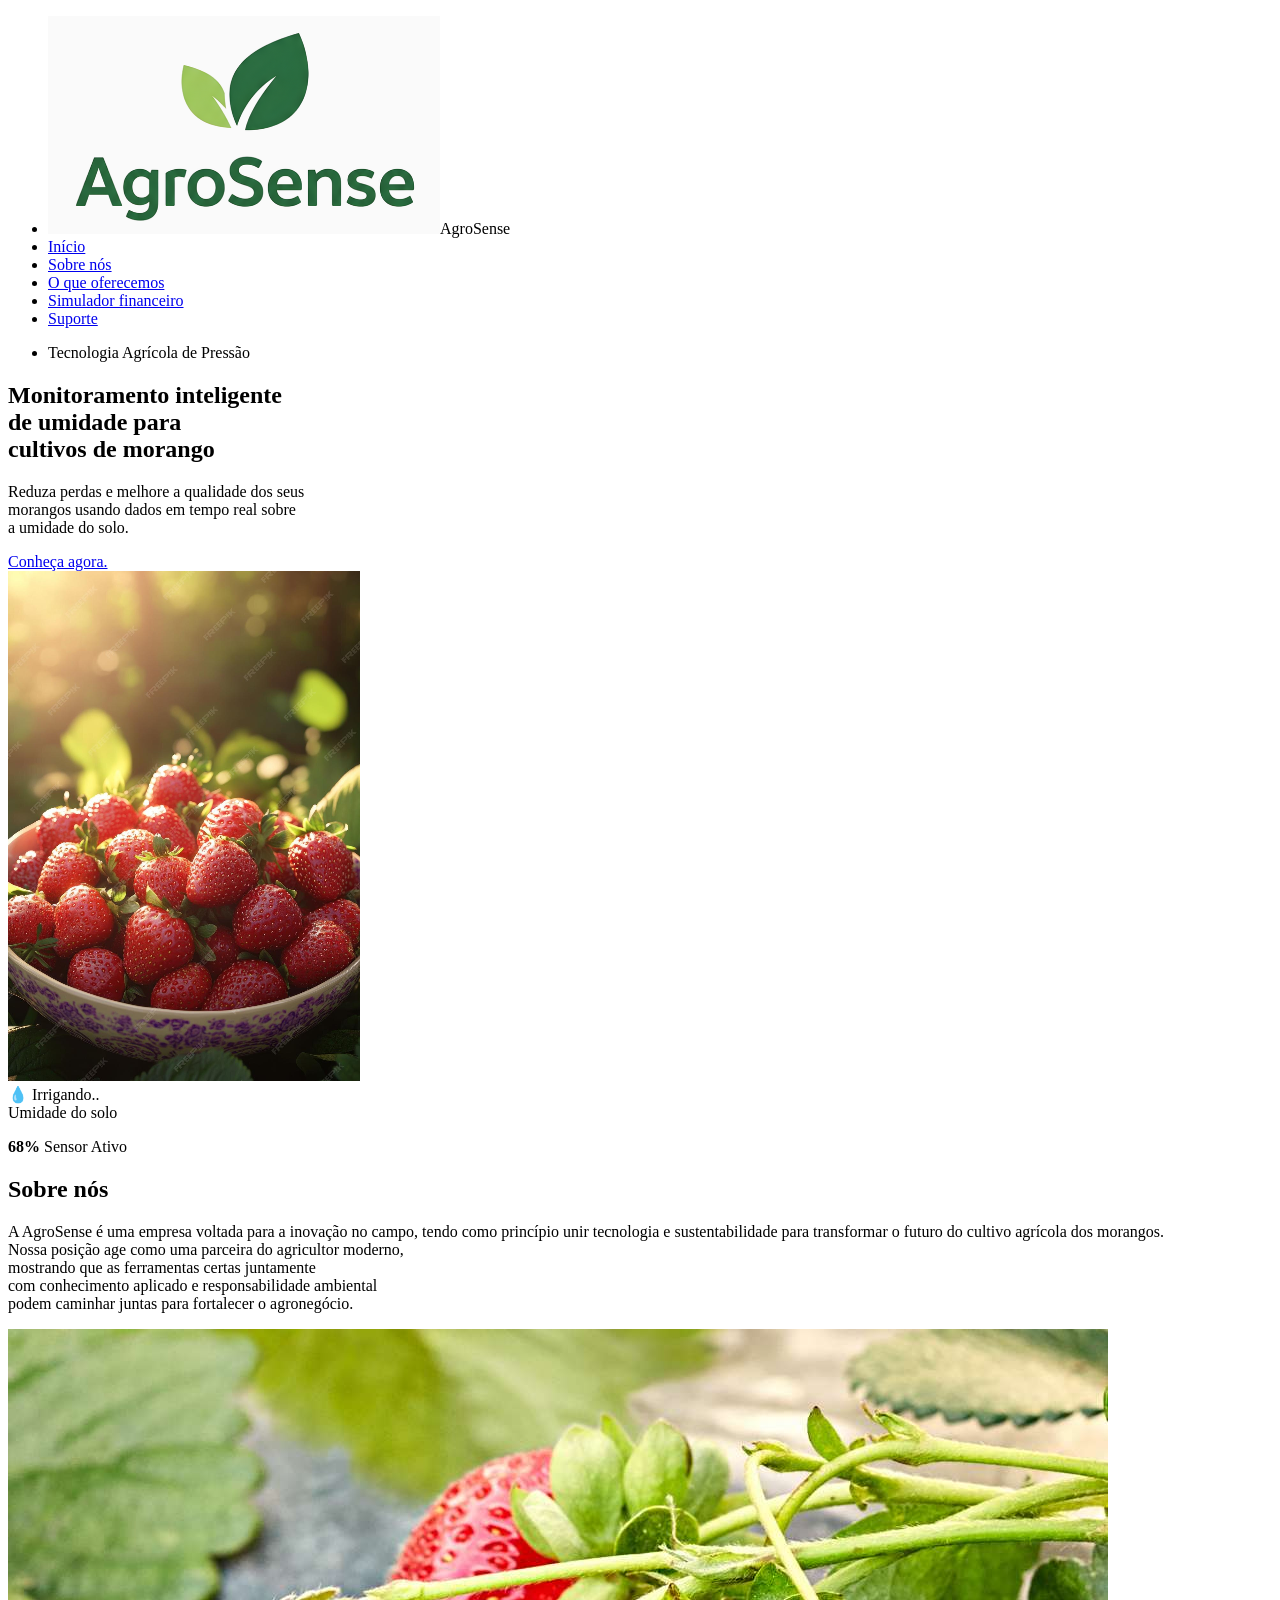
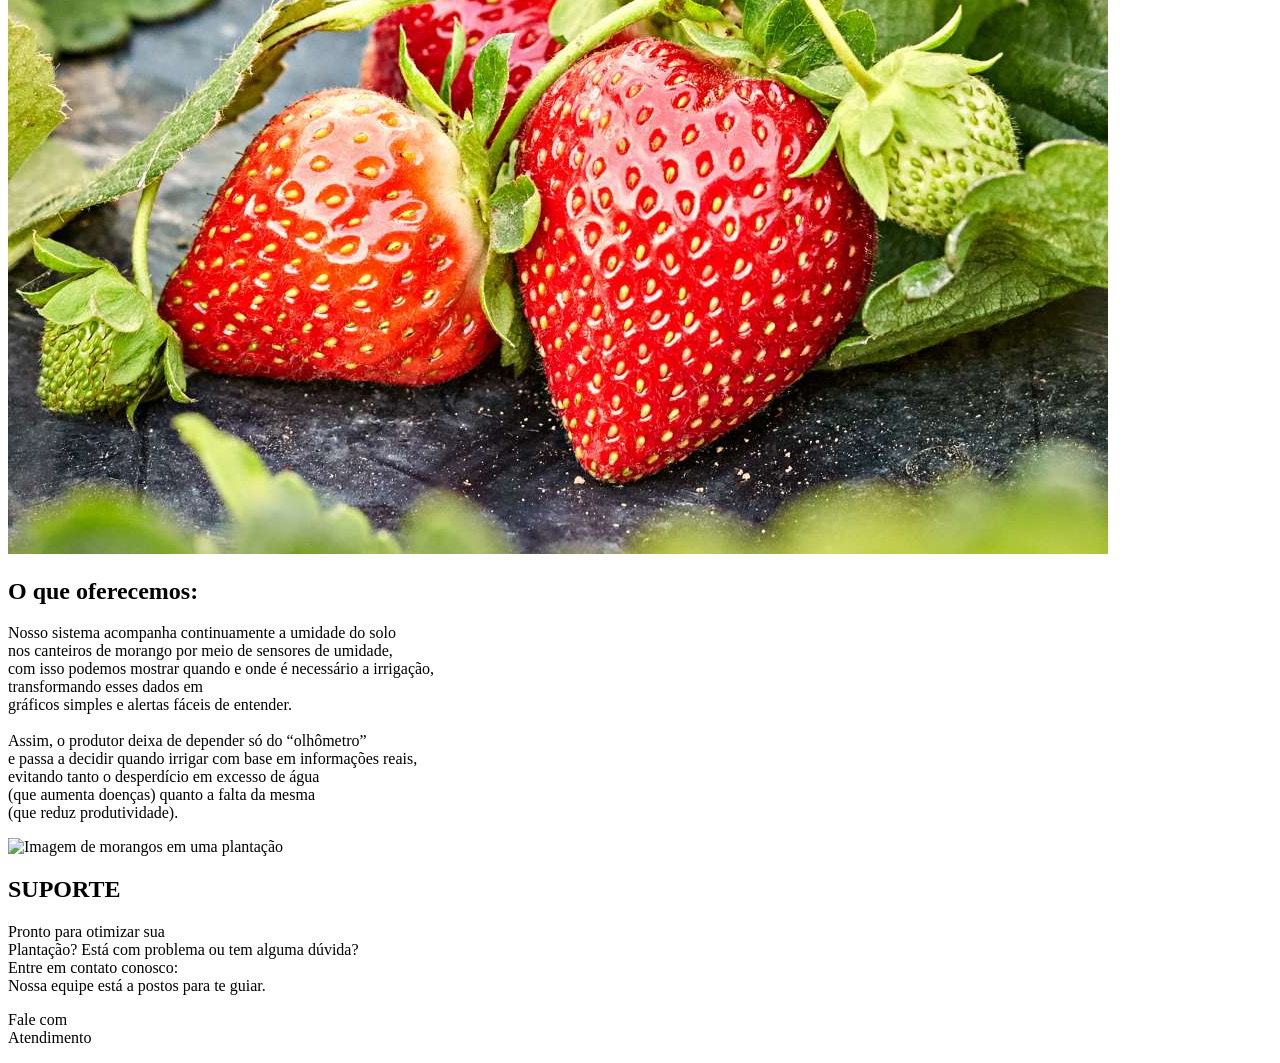
==== view/index.html @ bed6b73f "juncao de tudo" ====
<!DOCTYPE html>
<html lang="en">

<head>
    <meta charset="UTF-8">
    <meta name="viewport" content="width=device-width, initial-scale=1.0">
    <link rel="stylesheet" href="style.css">
    <link rel="stylesheet" href="simuladorFinanceiro.html">
    <title>AgroSense</title>
</head>

<body>
    <section class="pagina inicial">
        <!--Header para tudo que vai no topo da pagina (barra de navegação) -->
        <header>
            <!--Barra de navegação no topo da pagina -->
            <nav class="barra">
                <ul class="topicos-barra">
                    <li class="logo-menu"> <img src="./imgs/logoAgroSense.png" alt="" class="logoAgroSense">AgroSense
                    </li>

                    <li><a href="#">Início</a> </li>
                    <li><a href="#SobreNos">Sobre nós</a> </li>
                    <li><a href="#oferecimento">O que oferecemos</a> </li>
                    <li><a href="simuladorFinanceiro.html" target="_blank">Simulador financeiro</a> </li>
                    <li><a href="#suporte">Suporte</a> </li>
                </ul>
            </nav>

        </header>

        <!--Main para todos os conteudos principais (os que estão no centro da pagina) -->
        <main class="main-inicio">
            <div class="conteudo-texto">
                <ul class="paragrafo-marcado">
                    <li>Tecnologia Agrícola de Pressão</li>
                </ul>
                <div class="Titulos">
                    <h1 class="titulo colorido1">Monitoramento inteligente <br>de umidade  para <br> <span
                            class="titulo colorido2">cultivos de morango</span></h1>
                </div>
                <p>Reduza perdas e melhore a qualidade dos seus <br> morangos usando dados em tempo real sobre <br> a
                    umidade do solo.</p>
                <div class="botaoinicial">
                <a href="#" class="btn_conhecaAgora"> Conheça agora.</a>
            </div>
            </div>
            <div class="conteudo-imagem">
                <div class="div_imagemInicio">
                    <img src="./imgs/imagemMorangos.png" alt="Imagem de morangos em um pote em uma plantação"
                        class="imagemInicio">
                </div>
                <div class="caixaIrrigando">
                    <span class="irrigando"> 💧 Irrigando..</span>
                </div>
                <div class="caixaUmidade">
                    <span class="tituloUmidade">Umidade do solo</span>
                    <p> <b>68%</b> <span class="caixaSensorAtivo">Sensor Ativo</span></p>
                    <div class="barraSensor"></div>

                </div>
            </div>


        </main>

        <!-- Footer para todos os conteudos que vão no rodapé da pagina -->
        <footer>


        </footer>
    </section>
     <section id="SobreNos" class="pagina sobrenos">
    <main class="main-SobreNos">
      <div class="conteudoSobreNos">
       <div><h1 class="tituloSobreNos">Sobre nós</h1></div>
        <div><p class="paragrafoSobreNos">A AgroSense é uma empresa voltada para a inovação no campo,
          tendo como princípio unir tecnologia e sustentabilidade
           para transformar o futuro do cultivo agrícola dos morangos. <br>
          Nossa posição age como uma parceira do agricultor moderno,<br>
          mostrando que as ferramentas certas juntamente <br>
          com conhecimento aplicado e responsabilidade ambiental<br>  
          podem caminhar juntas para fortalecer o agronegócio.</p>
      </div></div>
      <div>
        <img src="./imgs/morangoSobreNos.jpg" alt="Imagem de morangos em uma plantação" class="imagemSobreNos">
      </div>
    </main>
    </section>
    <section id="oferecimento" class="pagina ofereceminto">
        <main class="main-oferecimento">

            <div class="conteudoOferecimento">
                <div class="div_tituloOferecemos">
                    <h1 class="titulo-oferecimento">O que oferecemos: </h1>
                </div>
                <div>
                    <p class="paragrafoOferecemos">Nosso sistema acompanha continuamente a umidade do solo<br>
                        nos canteiros de morango por meio de sensores de umidade,<br>
                        com isso podemos mostrar quando e onde é necessário a irrigação,<br>
                        transformando esses dados em <br>
                        gráficos simples e alertas fáceis de entender.<br><br>
                        

                        Assim, o produtor deixa de depender só do “olhômetro” <br>
                        e passa a decidir quando irrigar com base em informações reais,<br>
                        evitando tanto o desperdício em excesso de água  <br>
                        (que aumenta doenças) quanto a falta da mesma  <br>
                        (que reduz produtividade). <br>
                </div>
            </div>
            <div class="div_imagemOferecimento">
                <img src="./imgs/Sensorimagem.png" alt="Imagem de morangos em uma plantação"
                    class="imagemOferecimento">
            </div>

            </div>
        </main>

    </section>
    <section id="suporte" class="pagina ">
        <main class="main-suporte">

            <div class="conteudoSuporte">
                <div class="div_titulosuporte">
                    <h1 class="titulo-Suporte" >SUPORTE</h1>
                </div>
                <div class="card">
                    <p class="paragrafoSuporte">Pronto para otimizar sua <br>
                        <span class="palavraSeparada">Plantação?</span>
                        <span class="texto_complementar_suporte">Está com problema ou tem alguma dúvida? <br>
                                                                 Entre em contato conosco:<br>
                                                                Nossa equipe está a postos para te guiar.</span>
                        <br>
                </div>
                <div class="ajuda"><p class="textoAjuda">Fale com <br>
                                      Atendimento</p></div>
            </div>
            </div>
        
                   
        </main>

    </section>
</body>

</html>
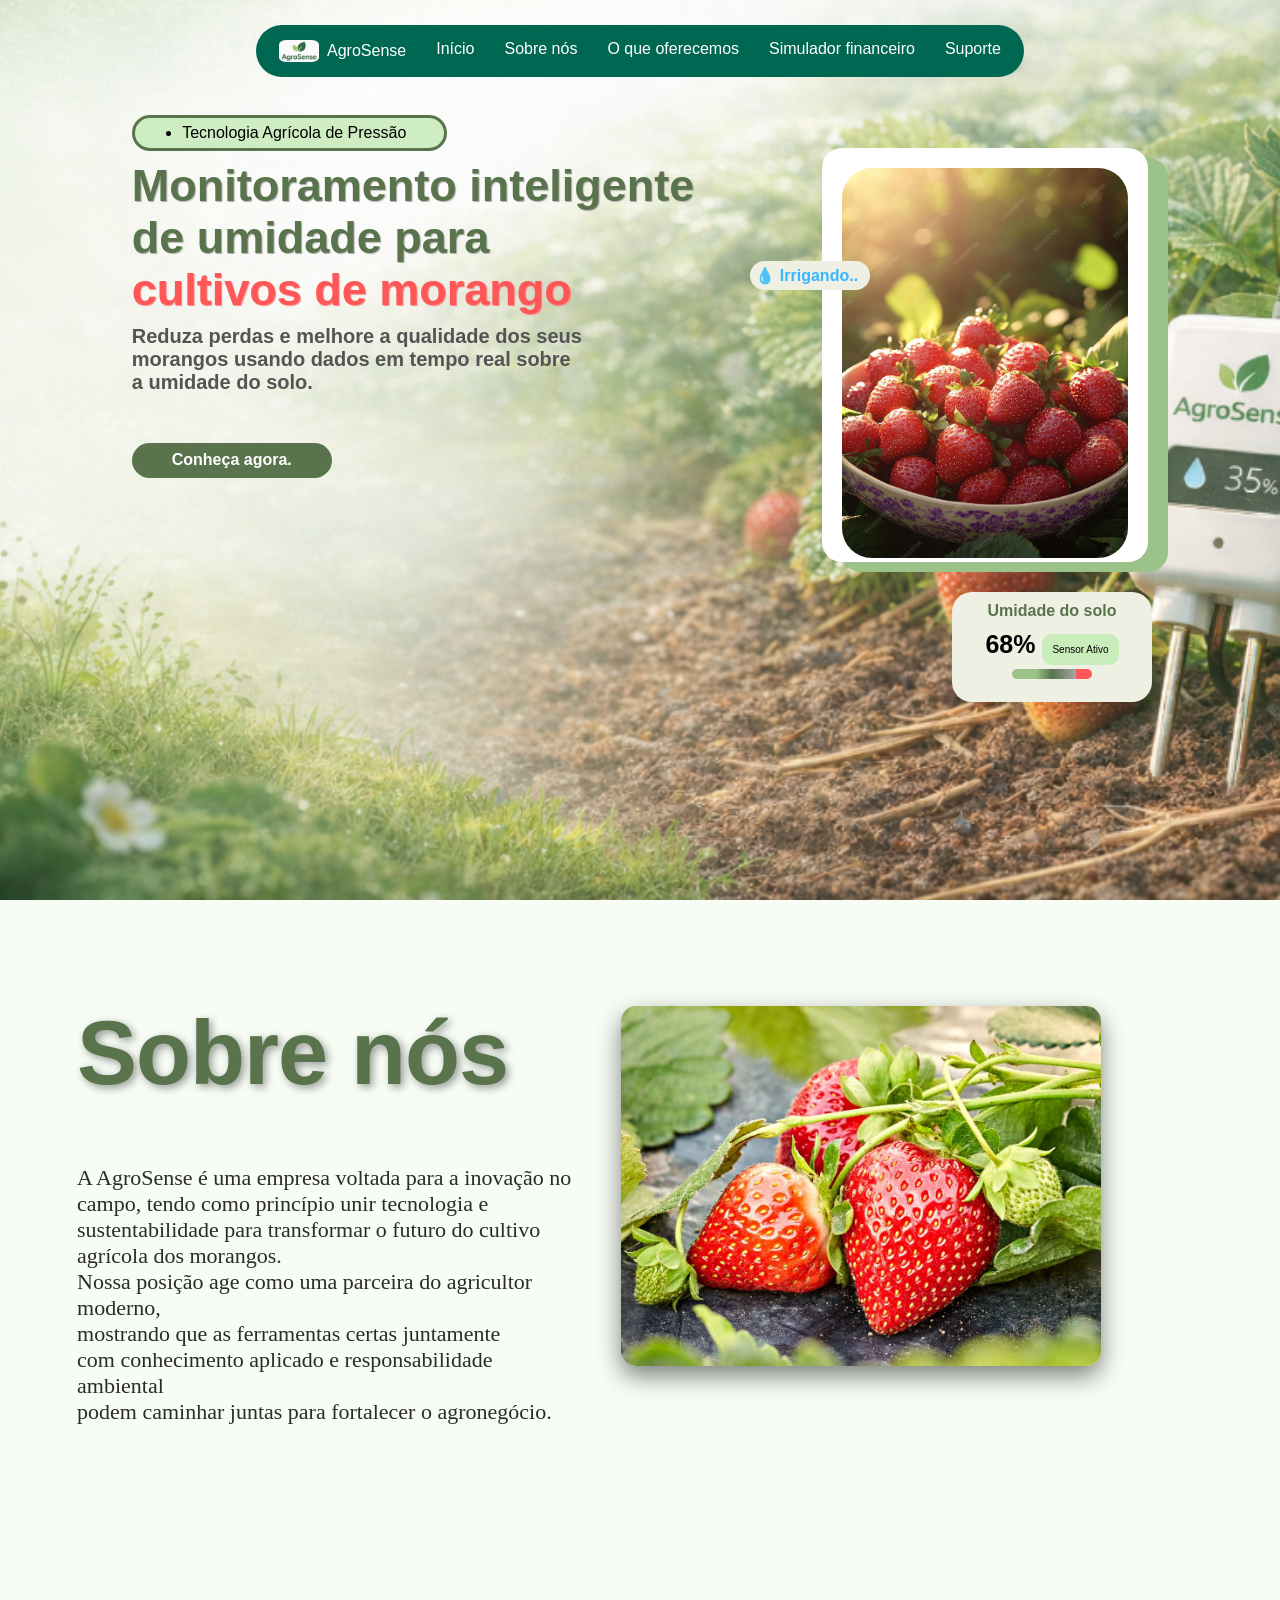
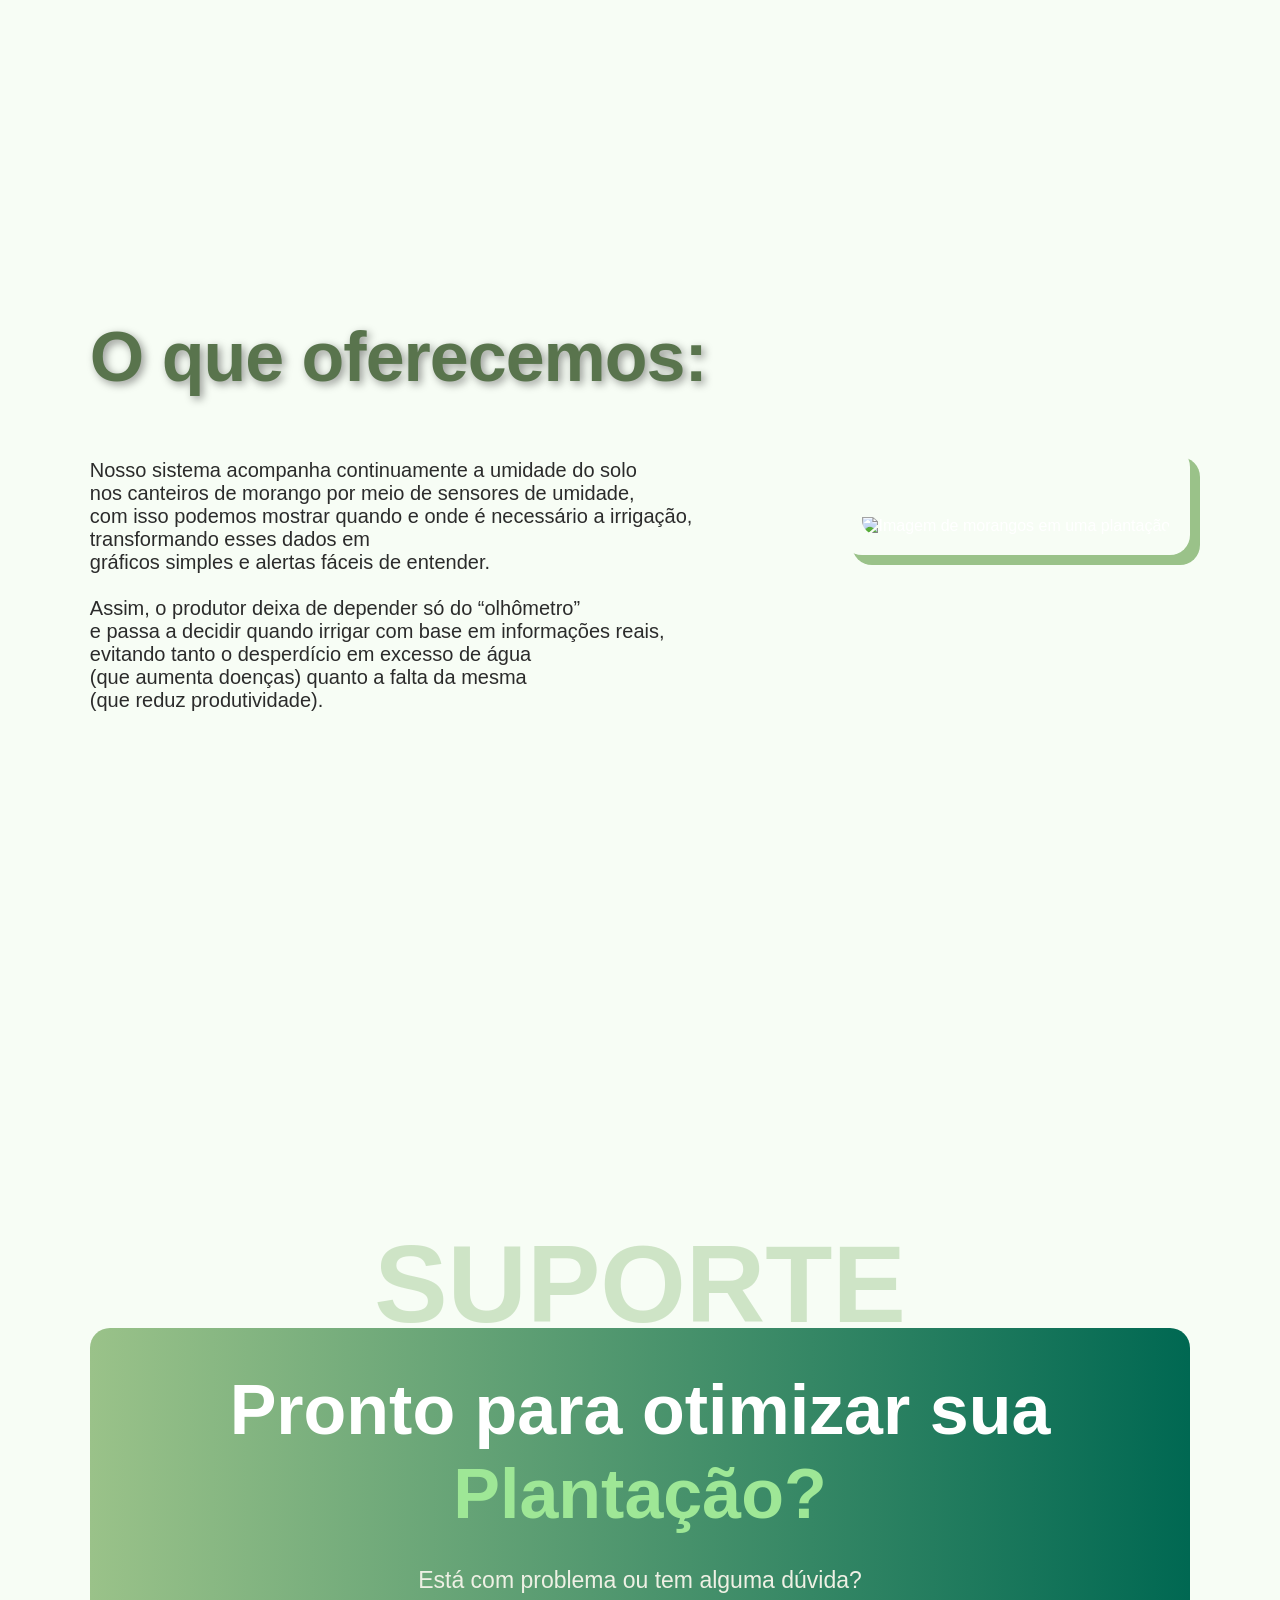
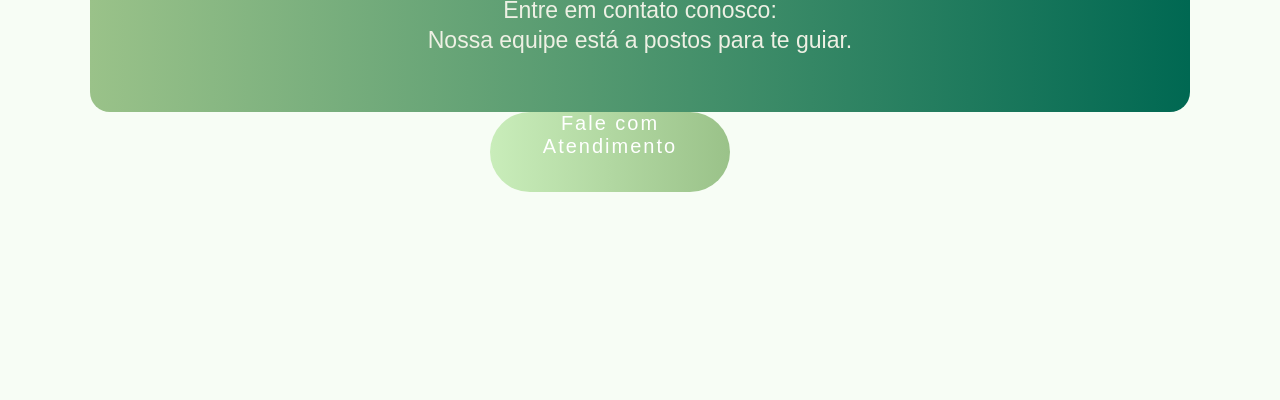
==== commit 132a294b: "atualizando codig" ====
--- a/view/index.html
+++ b/view/index.html
@@ -42,7 +42,7 @@
                 <p>Reduza perdas e melhore a qualidade dos seus <br> morangos usando dados em tempo real sobre <br> a
                     umidade do solo.</p>
                 <div class="botaoinicial">
-                <a href="#" class="btn_conhecaAgora"> Conheça agora.</a>
+                <a href="#siteEstaticoLogin" class="btn_conhecaAgora"> Conheça agora.</a>
             </div>
             </div>
             <div class="conteudo-imagem">
--- a/view/style.css
+++ b/view/style.css
@@ -0,0 +1,401 @@
+/*Importação das fontes utilizadas no projeto*/
+@import url('https://fonts.googleapis.com/css2?family=Poppins:ital,wght@0,100;0,200;0,300;0,400;0,500;0,600;0,700;0,800;0,900;1,100;1,200;1,300;1,400;1,500;1,600;1,700;1,800;1,900&display=swap');
+
+/* Padronização da pagina*/
+* {
+    margin: 0;
+    padding: 0;
+    box-sizing: border-box;
+}
+
+body {
+    font-family: "Poppins", sans-serif;
+    font-style: normal;
+    overflow-x: hidden;
+    background-color: #f7fdf5;
+}
+
+.inicial {
+    background-image: url(./imgs/fundo3.png);
+    background-size: cover;
+    background-position: center;
+    background-repeat: no-repeat;
+    width: 100vw;
+    height: 100vh;
+
+}
+
+.pagina {
+    width: 100vw;
+    height: 100vh;
+}
+
+header {
+    display: flex;
+    justify-content: center;
+    align-items: center;
+    padding-top: 2%;
+}
+
+.barra {
+    display: flex;
+    width: 60%;
+    background-color: #006852;
+    justify-content: space-around;
+    height: auto;
+    border-radius: 30px;
+    position: fixed;
+    margin-top: 4%;
+}
+
+.topicos-barra a {
+    text-decoration: none;
+    color: #ffffff;
+}
+
+.topicos-barra {
+    display: flex;
+    flex-direction: row;
+    list-style-type: none;
+    gap: 30px;
+    padding-bottom: 15px;
+    padding-top: 15px;
+    color: #ffff;
+}
+
+.logo-menu {
+    display: flex;
+    align-items: center;
+    gap: 8px;
+}
+
+.logoAgroSense {
+    border-radius: 20%;
+    width: 40px;
+    height: auto;
+    object-fit: contain;
+    /* faz a imagem não cortar */
+    object-position: center;
+    /*Alinha a imagem no centro */
+}
+
+.main-inicio {
+    display: flex;
+    flex-direction: row;
+    margin-top: 7%;
+    gap: 10%;
+    justify-content: center;
+}
+
+.conteudo-texto {
+    display: flex;
+    flex-direction: column;
+    gap: 2%;
+}
+
+.conteudo-texto p {
+    padding-bottom: 20px;
+    color: #545454;
+    font-weight: 600;
+    font-size: 20px;
+}
+
+.paragrafo-marcado {
+    background-color: #ceedc2;
+    border: solid 3px #59744d;
+    border-radius: 20px;
+    display: flex;
+    justify-content: center;
+    padding: 6px 0px 6px 10px;
+    width: 56%;
+}
+
+.titulo {
+    font-size: 45px;
+}
+
+.colorido1 {
+    color: #59744d;
+    text-shadow: 1px 1px 1px #adaead;
+}
+
+.colorido2 {
+    color: #ff5757;
+    text-shadow: 1px 1px 1px #f48585;
+}
+
+.botaoinicial {
+    padding-top: 20px;
+}
+
+.btn_conhecaAgora {
+    background-color: #59744d;
+    border-radius: 20px;
+    width: 200px;
+    height: 35px;
+    display: flex;
+    justify-content: center;
+    align-items: center;
+    text-decoration: none;
+    font-family: "Poppins", sans-serif;
+    font-style: normal;
+    font-weight: 600;
+    color: white;
+
+}
+
+.btn_conhecaAgora:hover {
+    background-color: #7caa68;
+    border-radius: 20px;
+    width: 230px;
+    height: 39px;
+}
+
+.div_imagemInicio {
+    margin-top: 10%;
+    padding: 20px 20px 0 20px;
+    background-color: #ffffff;
+    border-radius: 20px;
+    box-shadow: 20px 10px #9ac289;
+}
+
+.imagemInicio {
+    width: 286px;
+    height: 390px;
+    border-radius: 30px;
+}
+
+.caixaIrrigando {
+    background-color: #eef0e4;
+    border-radius: 20px;
+    display: flex;
+    padding: 5px;
+    width: 120px;
+    align-items: center;
+    position: absolute;
+    right: 32%;
+    top: 29%;
+
+}
+
+.irrigando {
+    color: #38b6ff;
+    font-weight: 600;
+}
+
+
+.caixaUmidade {
+    background-color: #eef0e4;
+    border-radius: 20px;
+    display: flex;
+    flex-direction: column;
+    padding: 10px;
+    width: 200px;
+    height: 110px;
+    align-items: center;
+    position: absolute;
+    right: 10%;
+    bottom: 22%;
+    gap: 10px;
+}
+
+.caixaUmidade p {
+    font-size: 25px;
+
+}
+
+.caixaSensorAtivo {
+    background-color: #c9edba;
+    border-radius: 10px;
+    font-size: 10px;
+    padding: 10px;
+}
+
+.barraSensor {
+    width: 80px;
+    height: 10px;
+    border-radius: 20px;
+    background-image: linear-gradient(to right, #9ac289 30%, #59744d 50%, #a6a6a6 80%, #ff5757 5%);
+}
+
+.tituloUmidade {
+    color: #59744d;
+    font-weight: 600;
+}
+
+.main-SobreNos {
+    display: flex;
+    flex-direction: row;
+    justify-content: center;
+    align-items: center;
+    padding-top: 4%;
+    padding-right: 14%;
+    gap: 40px;
+
+
+}
+
+
+.sobrenos {
+    background-size: cover;
+    background-repeat: no-repeat;
+    background-position: center;
+    width: 100vw;
+    height: 100vh;
+}
+
+
+.conteudoSobreNos {
+    margin-left: 7%;
+    font-family: Poppins;
+
+}
+
+.tituloSobreNos {
+    text-shadow: 3px 3px 8px rgba(0, 0, 0, 0.4);
+    color: #59744d;
+    font-weight: 700;
+    letter-spacing: -1px;
+    font-size: 90px;
+    font-family: "Poppins", sans-serif;
+    padding-top: 10%;
+}
+
+.paragrafoSobreNos {
+    color: #2b2b2b;
+    font-size: 22px;
+    padding-top: 12%;
+}
+
+.imagemSobreNos {
+    width: 30em;
+    height: auto;
+    border-radius: 15px;
+    box-shadow: 0px 10px 25px rgba(0, 0, 0, 0.499);
+    top: 150px;
+    left: 100px;
+
+}
+
+.main-oferecimento {
+    display: flex;
+    flex-direction: row;
+    justify-content: center;
+    align-items: center;
+    gap: 110px;
+
+}
+
+
+
+.titulo-oferecimento {
+    text-shadow: 3px 3px 8px rgba(0, 0, 0, 0.4);
+    color: #59744d;
+    font-weight: 700;
+    letter-spacing: -1px;
+    font-size: 70px;
+    font-family: "Poppins", sans-serif;
+    padding-top: 19%;
+}
+
+.paragrafoOferecemos {
+    font-size: 20px;
+    padding-top: 10%;
+    color: #2b2b2b;
+}
+
+
+.div_imagemOferecimento {
+    padding-left: 70px;
+    margin-top: 7%;
+    margin-left: 2%;
+    padding: 20px;
+    color: #ffffff;
+    border-radius: 20px;
+    box-shadow: 10px 10px #9ac289;
+}
+
+.imagemOferecimento {
+    padding-top: 50px;
+    width: 30em;
+    height: auto;
+    border-radius: 15px;
+}
+
+.main-suporte {
+    margin: 0;
+    display: flex;
+    justify-content: center;
+
+}
+
+.card {
+    background-color: #ceedc2;
+    border-radius: 20px;
+    height: 24em;
+    width: 120em;
+    padding: 40px 20px;
+    padding-bottom: 40px;
+    margin: 0 auto;
+    max-width: 1100px;
+    background-image: linear-gradient(to right, #9ac289, #006852);
+}
+
+.texto_complementar_suporte {
+    display: block;
+    color: #eef0e4;
+    font-weight: 400;
+    font-size: 23px;
+    text-align: center;
+    margin-top: 30px;    /* Espaço garantido */
+    line-height: 1.3;
+}
+
+.paragrafoSuporte {
+    font-weight: 700;
+    font-size: 70px; /* Fonte adaptável */
+    font-family: "Poppins", sans-serif;
+    color: #ffffff;
+    text-align: center;
+    line-height: 1.2;   
+    margin: 0;
+}
+
+.palavraSeparada {
+    font-size: 70px;
+    color: #9ee796;
+    display: block;
+    margin-top: 0;
+}
+
+.titulo-Suporte {
+    color: #9ac2896e;
+    line-height: 0.8; 
+    font-weight: 800;
+    font-size: 110px;
+    font-family: "Poppins", sans-serif;
+    text-align: center;
+    margin-top: 140px;
+}
+
+.ajuda {
+    background-image: linear-gradient(to right, #c9edba, #9ac289);
+    border-radius: 40px;
+    height: 5em;
+    width: 15em;
+    margin-left: 400px;
+}
+
+.textoAjuda {
+    display: flex;
+    flex-direction: column;
+    font-weight: 400;
+    letter-spacing: 2px;
+    font-size: 20px;
+    font-family: "Poppins", sans-serif;
+    color: #ffffff;
+    justify-content: center;
+    display: flex; 
+    text-align: center;
+    
+}
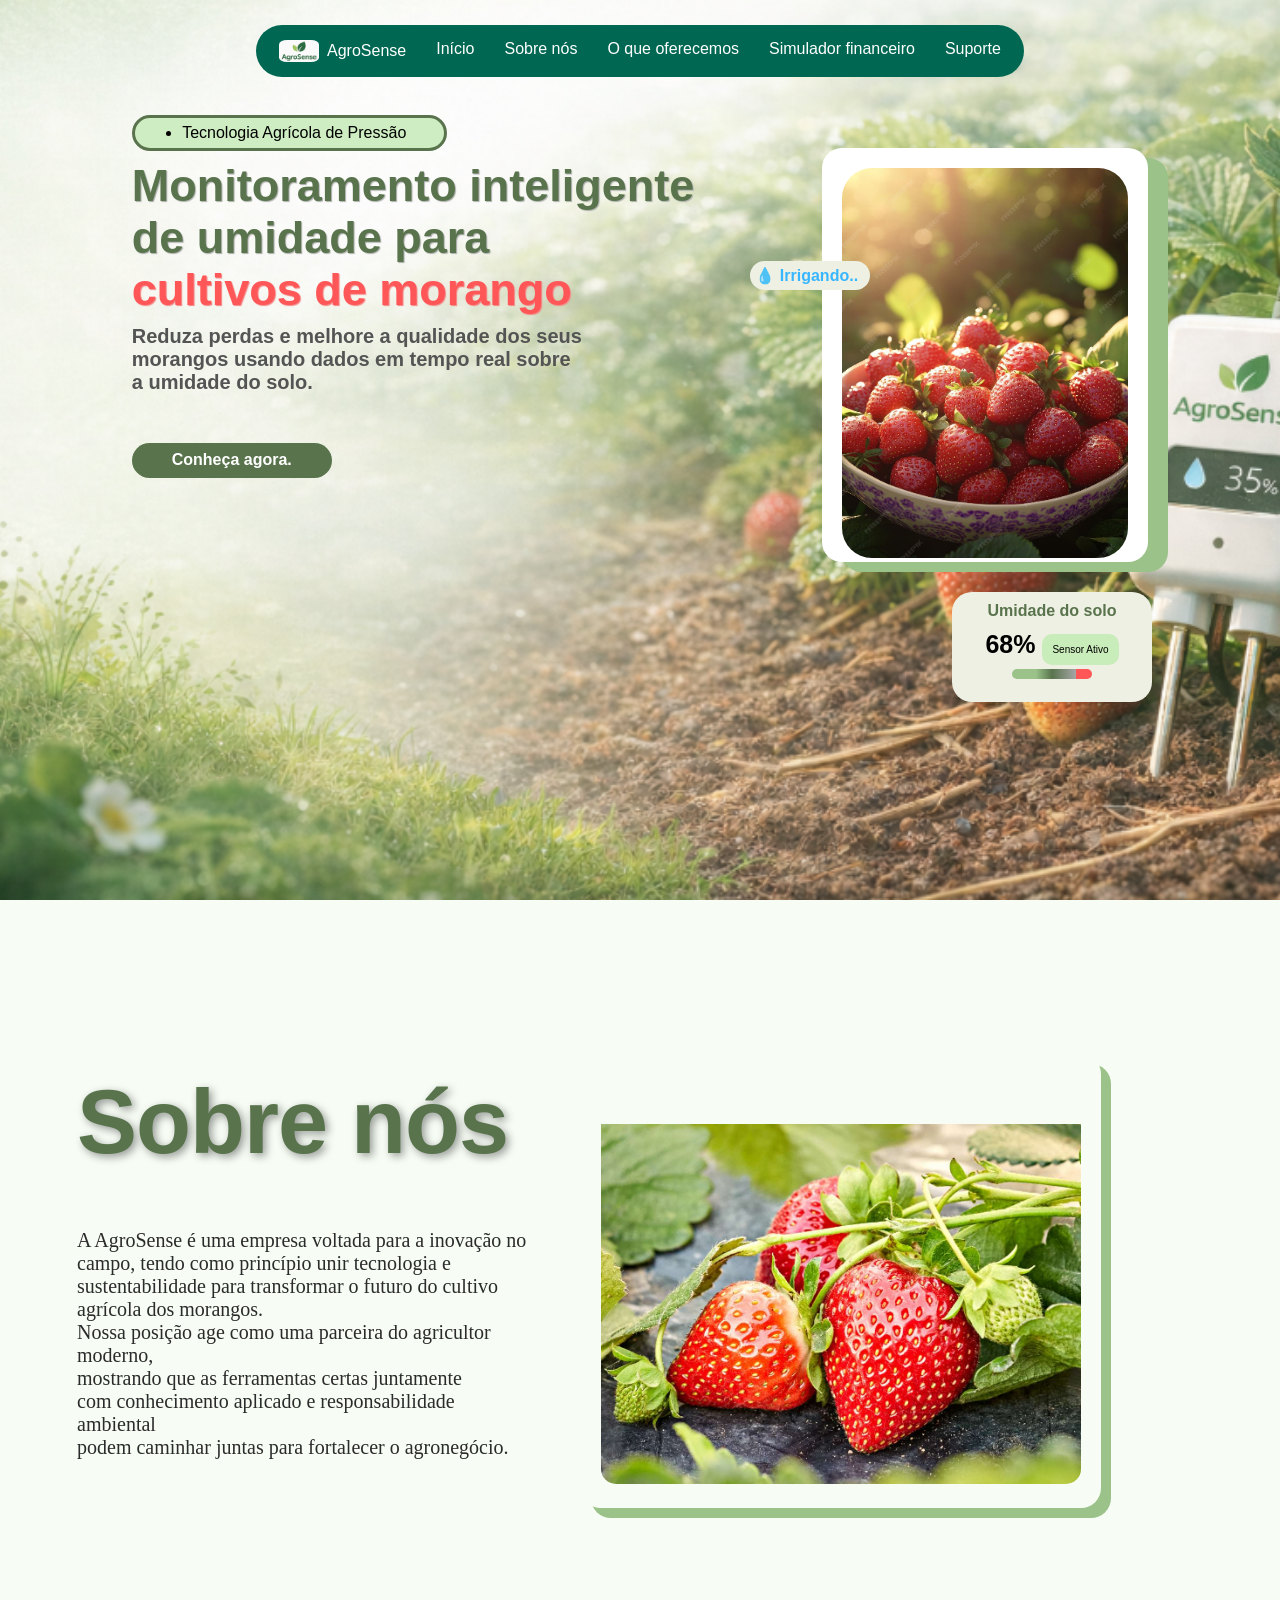
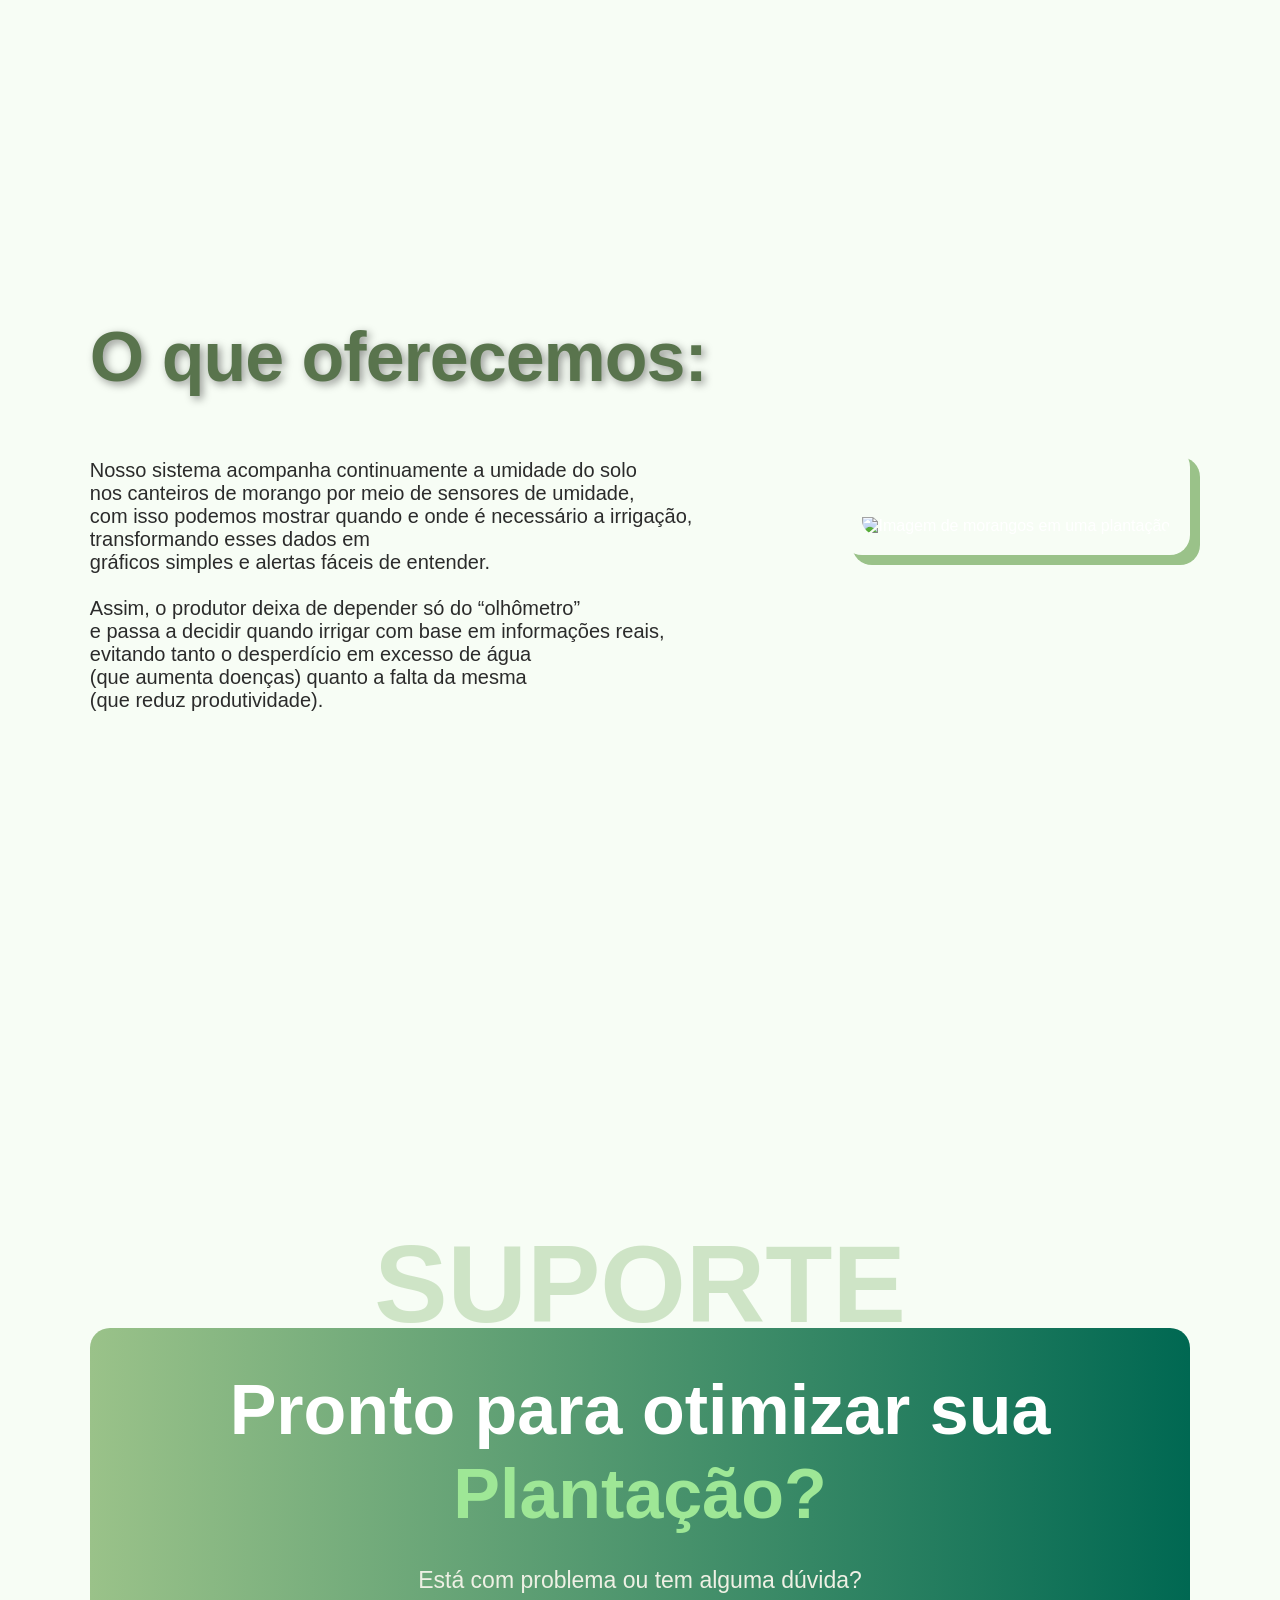
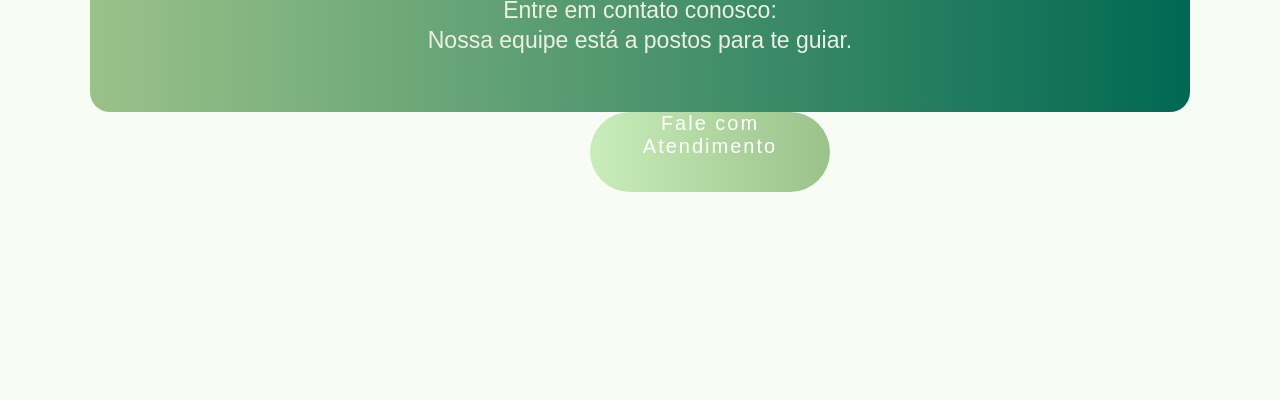
==== commit 89c48446: "imagem sobre nos" ====
--- a/view/index.html
+++ b/view/index.html
@@ -42,7 +42,7 @@
                 <p>Reduza perdas e melhore a qualidade dos seus <br> morangos usando dados em tempo real sobre <br> a
                     umidade do solo.</p>
                 <div class="botaoinicial">
-                <a href="#siteEstaticoLogin" class="btn_conhecaAgora"> Conheça agora.</a>
+                <a href="siteEstaticoLogin.html" target="_blank" class="btn_conhecaAgora"> Conheça agora.</a>
             </div>
             </div>
             <div class="conteudo-imagem">
@@ -82,8 +82,9 @@
           com conhecimento aplicado e responsabilidade ambiental<br>  
           podem caminhar juntas para fortalecer o agronegócio.</p>
       </div></div>
-      <div>
-        <img src="./imgs/morangoSobreNos.jpg" alt="Imagem de morangos em uma plantação" class="imagemSobreNos">
+      <div class="div_sobrenos">
+        <img src="./imgs/morangoSobreNos.jpg" alt="Imagem de morangos em uma plantação" 
+        class="imagemSobreNos">
       </div>
     </main>
     </section>
--- a/view/style.css
+++ b/view/style.css
@@ -228,9 +228,9 @@
     flex-direction: row;
     justify-content: center;
     align-items: center;
-    padding-top: 4%;
+    padding-top: 6%;
     padding-right: 14%;
-    gap: 40px;
+    gap: 30px;
 
 
 }
@@ -263,18 +263,25 @@
 
 .paragrafoSobreNos {
     color: #2b2b2b;
-    font-size: 22px;
+    font-size: 20px;
     padding-top: 12%;
 }
 
+.div_sobrenos {
+    padding-left: 70px;
+    margin-top: 7%;
+    margin-left: 2%;
+    padding: 20px;
+    color: #ffffff;
+    border-radius: 20px;
+    box-shadow: 10px 10px #9ac289;
+}
+
 .imagemSobreNos {
+    padding-top: 50px;
     width: 30em;
     height: auto;
     border-radius: 15px;
-    box-shadow: 0px 10px 25px rgba(0, 0, 0, 0.499);
-    top: 150px;
-    left: 100px;
-
 }
 
 .main-oferecimento {
@@ -347,17 +354,19 @@
     font-weight: 400;
     font-size: 23px;
     text-align: center;
-    margin-top: 30px;    /* Espaço garantido */
+    margin-top: 30px;
+    /* Espaço garantido */
     line-height: 1.3;
 }
 
 .paragrafoSuporte {
     font-weight: 700;
-    font-size: 70px; /* Fonte adaptável */
+    font-size: 70px;
+    /* Fonte adaptável */
     font-family: "Poppins", sans-serif;
     color: #ffffff;
     text-align: center;
-    line-height: 1.2;   
+    line-height: 1.2;
     margin: 0;
 }
 
@@ -370,7 +379,7 @@
 
 .titulo-Suporte {
     color: #9ac2896e;
-    line-height: 0.8; 
+    line-height: 0.8;
     font-weight: 800;
     font-size: 110px;
     font-family: "Poppins", sans-serif;
@@ -383,7 +392,7 @@
     border-radius: 40px;
     height: 5em;
     width: 15em;
-    margin-left: 400px;
+    margin-left: 500px;
 }
 
 .textoAjuda {
@@ -395,7 +404,7 @@
     font-family: "Poppins", sans-serif;
     color: #ffffff;
     justify-content: center;
-    display: flex; 
+    display: flex;
     text-align: center;
-    
+
 }
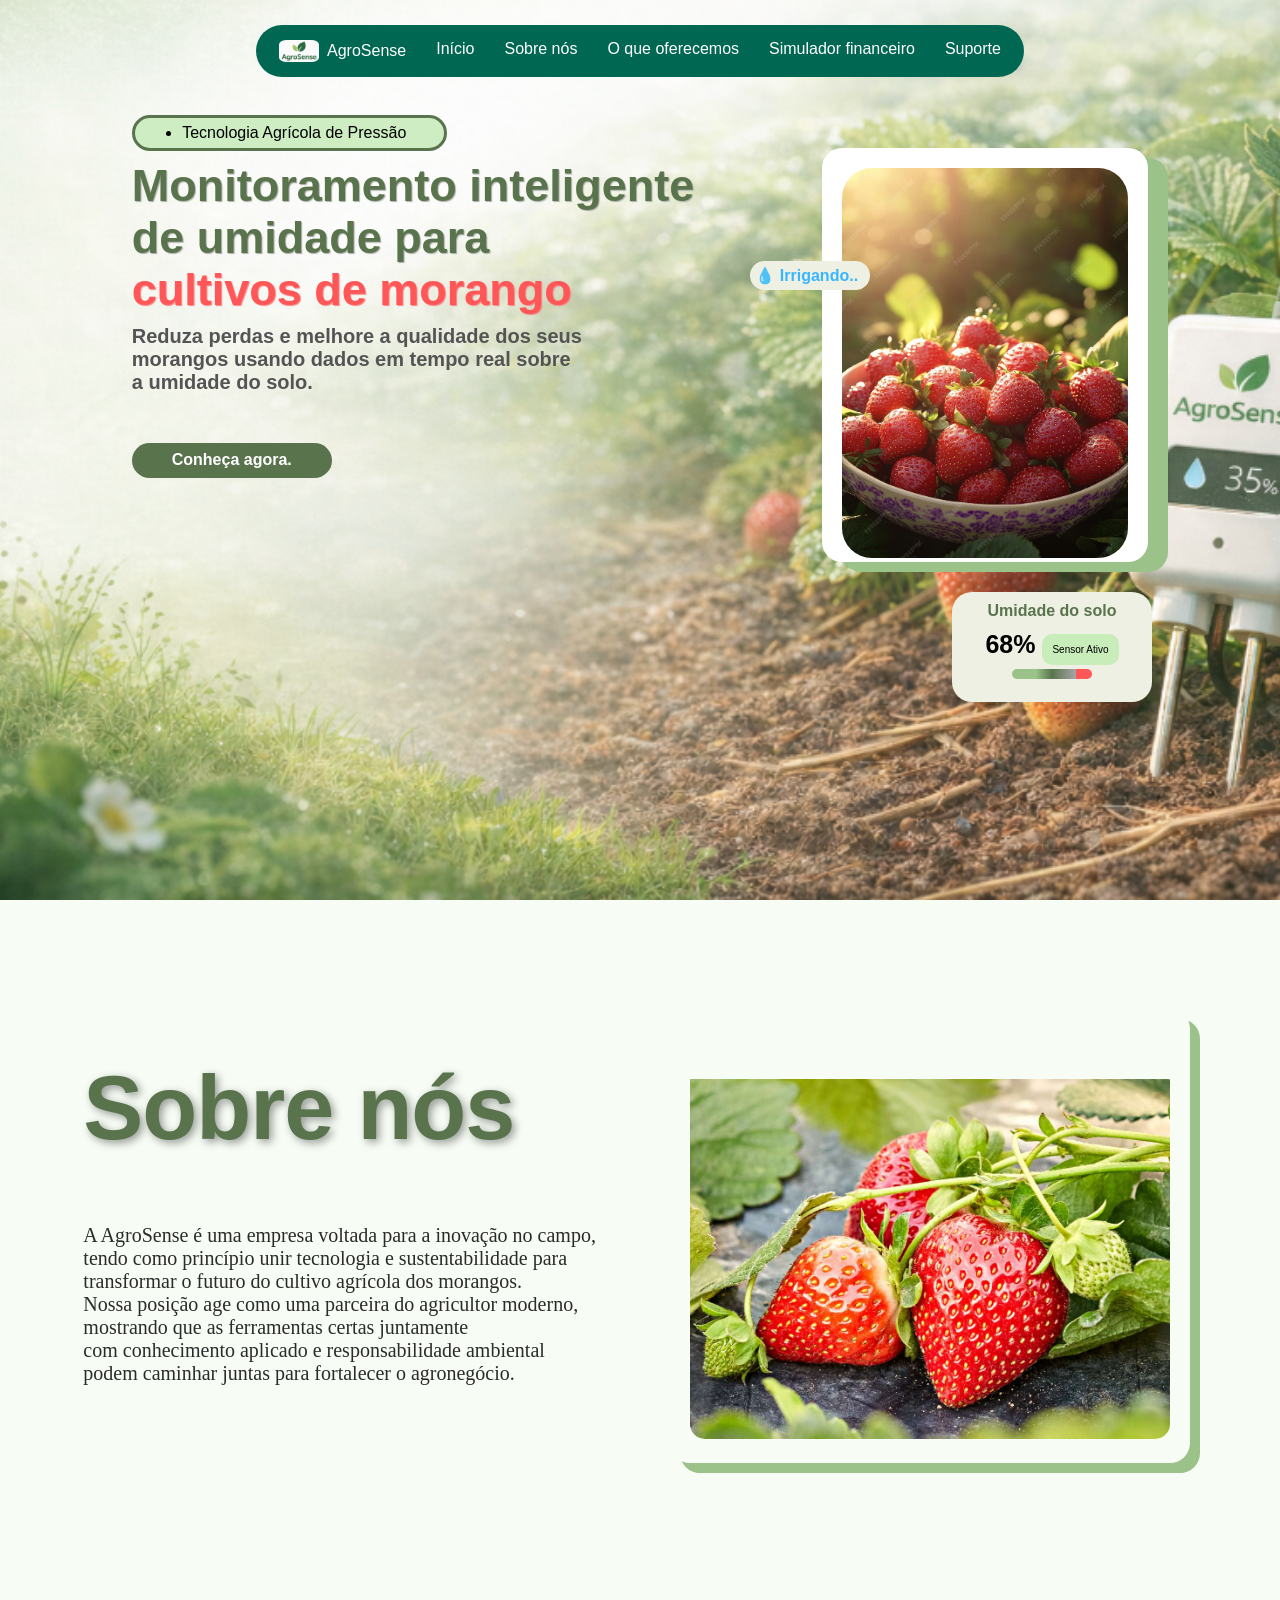
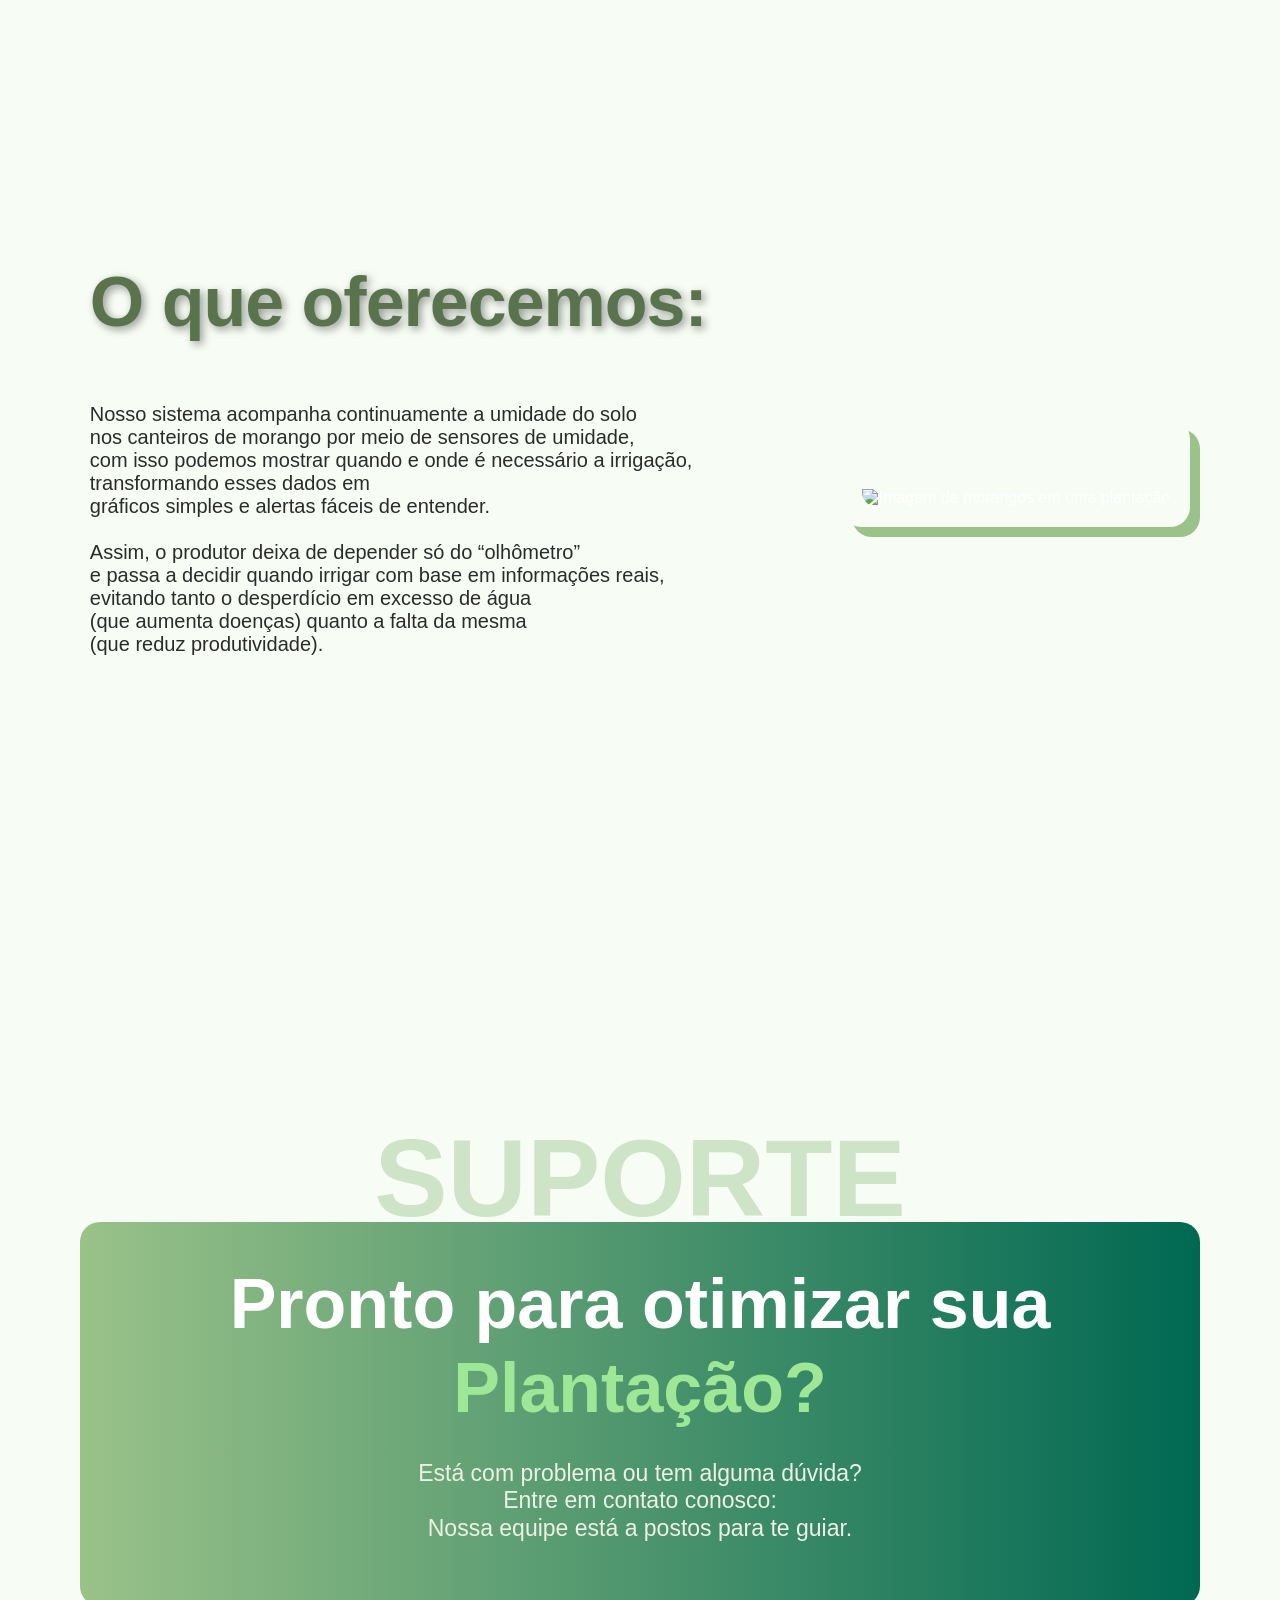
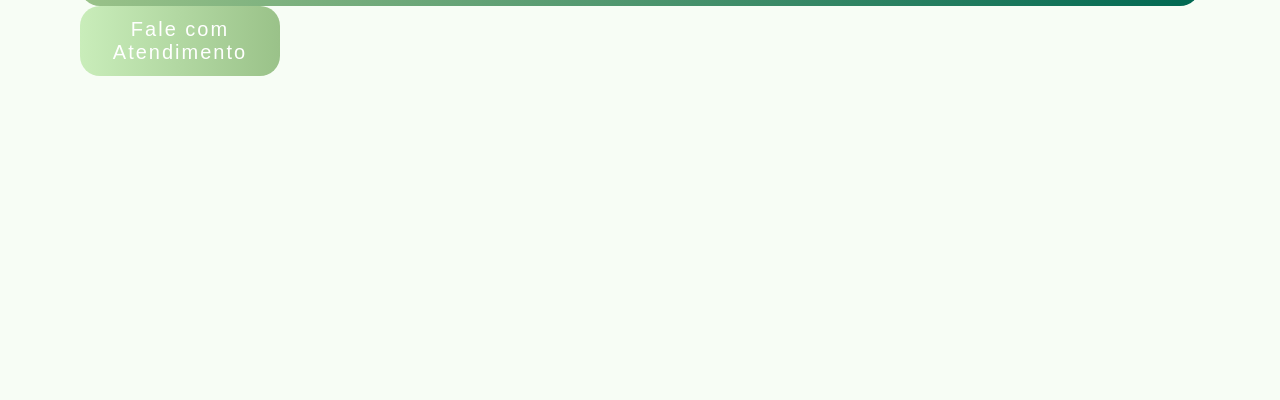
==== commit dc07b559: "Fiz alterações no indexHTML formatando os textos; Alterei o style.css Reformatei algumas margens e e" ====
--- a/view/index.html
+++ b/view/index.html
@@ -36,14 +36,14 @@
                     <li>Tecnologia Agrícola de Pressão</li>
                 </ul>
                 <div class="Titulos">
-                    <h1 class="titulo colorido1">Monitoramento inteligente <br>de umidade  para <br> <span
+                    <h1 class="titulo colorido1">Monitoramento inteligente <br>de umidade para <br> <span
                             class="titulo colorido2">cultivos de morango</span></h1>
                 </div>
                 <p>Reduza perdas e melhore a qualidade dos seus <br> morangos usando dados em tempo real sobre <br> a
                     umidade do solo.</p>
                 <div class="botaoinicial">
-                <a href="siteEstaticoLogin.html" target="_blank" class="btn_conhecaAgora"> Conheça agora.</a>
-            </div>
+                    <a href="siteEstaticoLogin.html" target="_blank" class="btn_conhecaAgora"> Conheça agora.</a>
+                </div>
             </div>
             <div class="conteudo-imagem">
                 <div class="div_imagemInicio">
@@ -70,23 +70,26 @@
 
         </footer>
     </section>
-     <section id="SobreNos" class="pagina sobrenos">
-    <main class="main-SobreNos">
-      <div class="conteudoSobreNos">
-       <div><h1 class="tituloSobreNos">Sobre nós</h1></div>
-        <div><p class="paragrafoSobreNos">A AgroSense é uma empresa voltada para a inovação no campo,
-          tendo como princípio unir tecnologia e sustentabilidade
-           para transformar o futuro do cultivo agrícola dos morangos. <br>
-          Nossa posição age como uma parceira do agricultor moderno,<br>
-          mostrando que as ferramentas certas juntamente <br>
-          com conhecimento aplicado e responsabilidade ambiental<br>  
-          podem caminhar juntas para fortalecer o agronegócio.</p>
-      </div></div>
-      <div class="div_sobrenos">
-        <img src="./imgs/morangoSobreNos.jpg" alt="Imagem de morangos em uma plantação" 
-        class="imagemSobreNos">
-      </div>
-    </main>
+    <section id="SobreNos" class="pagina sobrenos">
+        <main class="main-SobreNos">
+            <div class="conteudoSobreNos">
+                <div>
+                    <h1 class="tituloSobreNos">Sobre nós</h1>
+                </div>
+                <div>
+                    <p class="paragrafoSobreNos">A AgroSense é uma empresa voltada para a inovação no campo,
+                        tendo como princípio unir tecnologia e sustentabilidade
+                        para transformar o futuro do cultivo agrícola dos morangos. <br>
+                        Nossa posição age como uma parceira do agricultor moderno,<br>
+                        mostrando que as ferramentas certas juntamente <br>
+                        com conhecimento aplicado e responsabilidade ambiental<br>
+                        podem caminhar juntas para fortalecer o agronegócio.</p>
+                </div>
+            </div>
+            <div class="div_sobrenos">
+                <img src="./imgs/morangoSobreNos.jpg" alt="Imagem de morangos em uma plantação" class="imagemSobreNos">
+            </div>
+        </main>
     </section>
     <section id="oferecimento" class="pagina ofereceminto">
         <main class="main-oferecimento">
@@ -101,18 +104,17 @@
                         com isso podemos mostrar quando e onde é necessário a irrigação,<br>
                         transformando esses dados em <br>
                         gráficos simples e alertas fáceis de entender.<br><br>
-                        
+
 
                         Assim, o produtor deixa de depender só do “olhômetro” <br>
                         e passa a decidir quando irrigar com base em informações reais,<br>
-                        evitando tanto o desperdício em excesso de água  <br>
-                        (que aumenta doenças) quanto a falta da mesma  <br>
+                        evitando tanto o desperdício em excesso de água <br>
+                        (que aumenta doenças) quanto a falta da mesma <br>
                         (que reduz produtividade). <br>
                 </div>
             </div>
             <div class="div_imagemOferecimento">
-                <img src="./imgs/Sensorimagem.png" alt="Imagem de morangos em uma plantação"
-                    class="imagemOferecimento">
+                <img src="./imgs/Sensorimagem.png" alt="Imagem de morangos em uma plantação" class="imagemOferecimento">
             </div>
 
             </div>
@@ -124,22 +126,24 @@
 
             <div class="conteudoSuporte">
                 <div class="div_titulosuporte">
-                    <h1 class="titulo-Suporte" >SUPORTE</h1>
+                    <h1 class="titulo-Suporte">SUPORTE</h1>
                 </div>
                 <div class="card">
                     <p class="paragrafoSuporte">Pronto para otimizar sua <br>
                         <span class="palavraSeparada">Plantação?</span>
                         <span class="texto_complementar_suporte">Está com problema ou tem alguma dúvida? <br>
-                                                                 Entre em contato conosco:<br>
-                                                                Nossa equipe está a postos para te guiar.</span>
+                            Entre em contato conosco:<br>
+                            Nossa equipe está a postos para te guiar.</span>
                         <br>
                 </div>
-                <div class="ajuda"><p class="textoAjuda">Fale com <br>
-                                      Atendimento</p></div>
+                <div class="ajuda">
+                    <p class="textoAjuda">Fale com <br>
+                        Atendimento</p>
+                </div>
             </div>
             </div>
-        
-                   
+
+
         </main>
 
     </section>
--- a/view/style.css
+++ b/view/style.css
@@ -228,8 +228,8 @@
     flex-direction: row;
     justify-content: center;
     align-items: center;
-    padding-top: 6%;
-    padding-right: 14%;
+    padding-top: 2%;
+    padding-right: 7%;
     gap: 30px;
 
 
@@ -302,7 +302,7 @@
     letter-spacing: -1px;
     font-size: 70px;
     font-family: "Poppins", sans-serif;
-    padding-top: 19%;
+    padding-top: 10%;
 }
 
 .paragrafoOferecemos {
@@ -330,7 +330,6 @@
 }
 
 .main-suporte {
-    margin: 0;
     display: flex;
     justify-content: center;
 
@@ -340,11 +339,9 @@
     background-color: #ceedc2;
     border-radius: 20px;
     height: 24em;
-    width: 120em;
+    width: 70em;
     padding: 40px 20px;
     padding-bottom: 40px;
-    margin: 0 auto;
-    max-width: 1100px;
     background-image: linear-gradient(to right, #9ac289, #006852);
 }
 
@@ -355,26 +352,22 @@
     font-size: 23px;
     text-align: center;
     margin-top: 30px;
-    /* Espaço garantido */
-    line-height: 1.3;
+
 }
 
 .paragrafoSuporte {
     font-weight: 700;
     font-size: 70px;
-    /* Fonte adaptável */
     font-family: "Poppins", sans-serif;
     color: #ffffff;
     text-align: center;
     line-height: 1.2;
-    margin: 0;
+   
 }
 
 .palavraSeparada {
     font-size: 70px;
     color: #9ee796;
-    display: block;
-    margin-top: 0;
 }
 
 .titulo-Suporte {
@@ -384,15 +377,17 @@
     font-size: 110px;
     font-family: "Poppins", sans-serif;
     text-align: center;
-    margin-top: 140px;
+    margin-top: 3%;
 }
 
 .ajuda {
     background-image: linear-gradient(to right, #c9edba, #9ac289);
-    border-radius: 40px;
-    height: 5em;
-    width: 15em;
-    margin-left: 500px;
+    border-radius: 20px;
+    height: 70px;
+    width: 200px;
+    display: flex;
+    justify-content: center;
+    align-items: center;
 }
 
 .textoAjuda {
